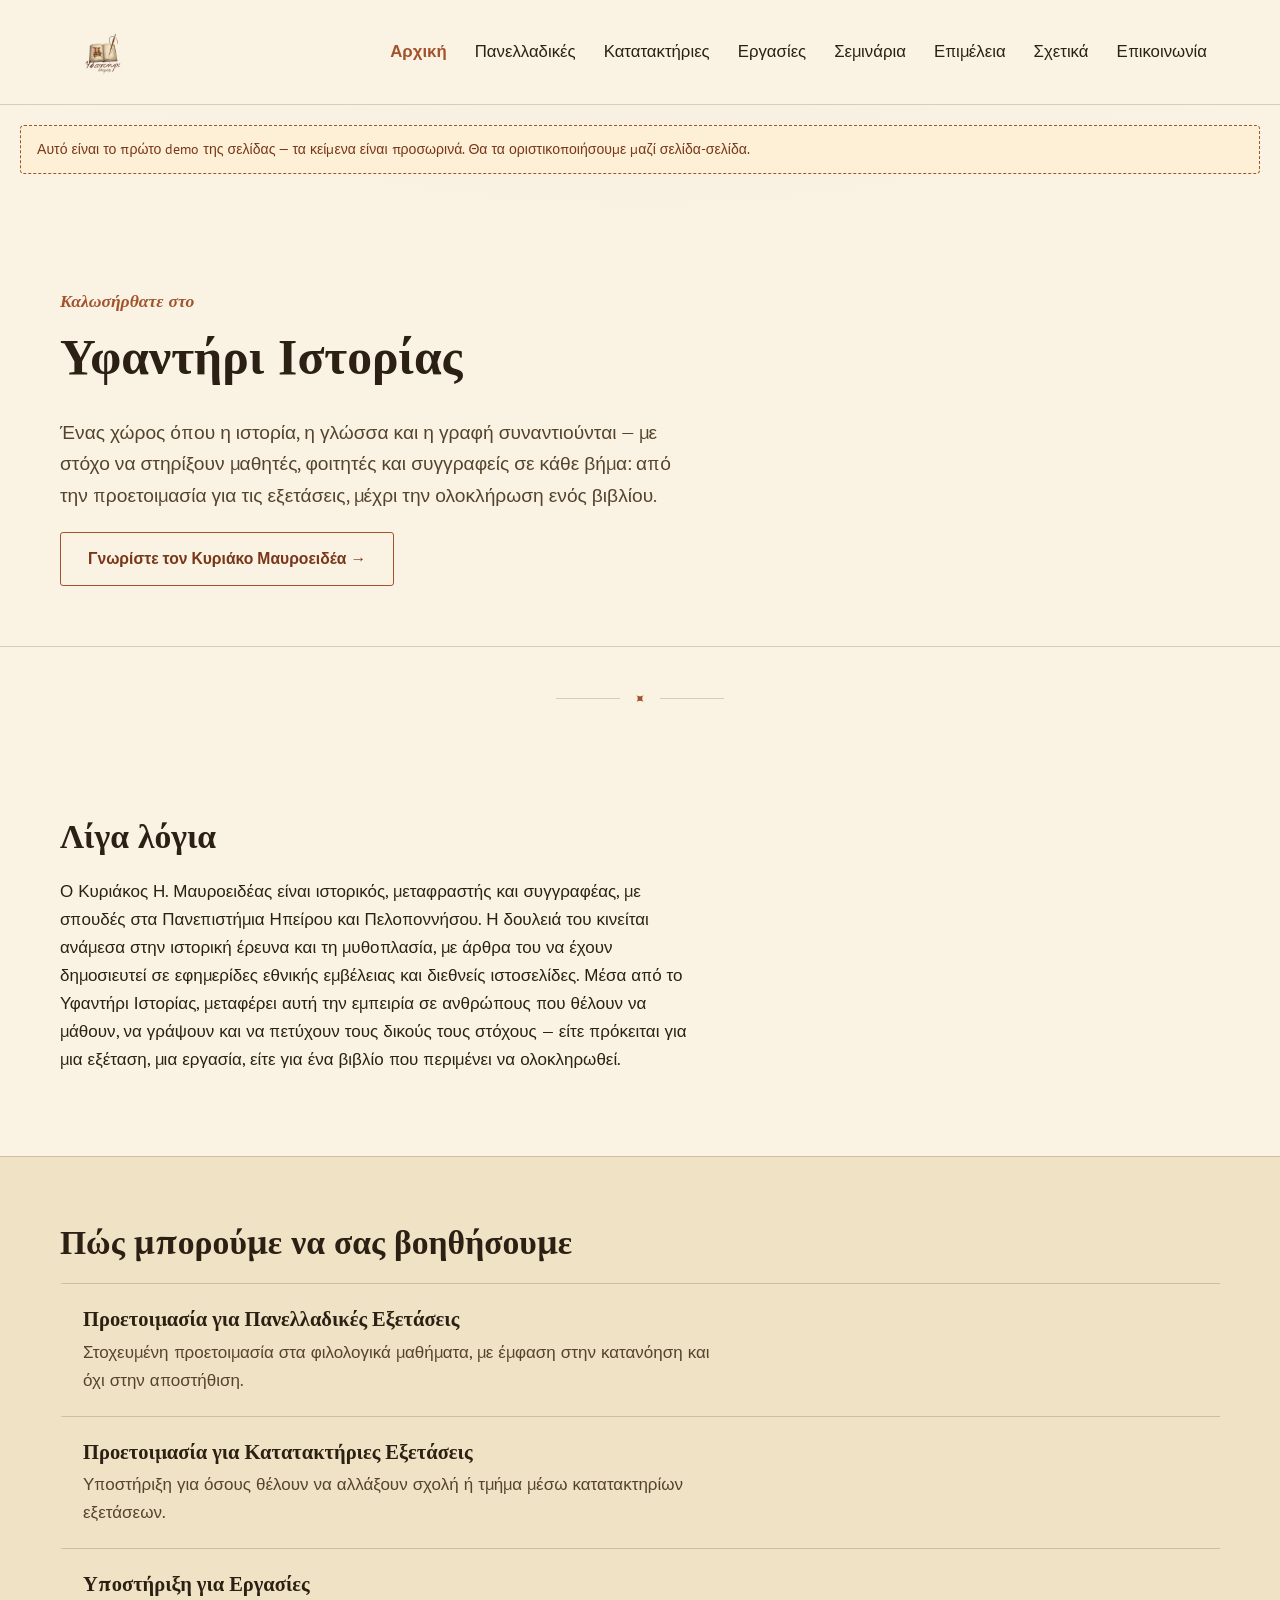
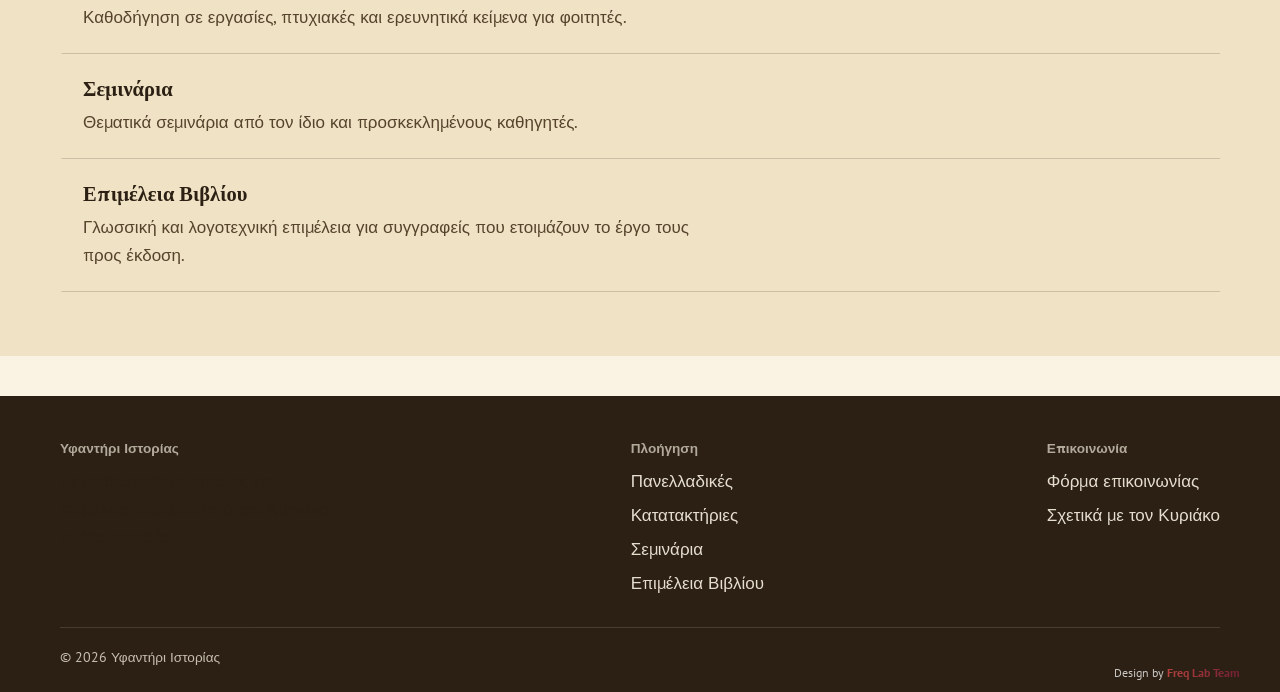
==== index.html @ e0ec8bea "Add files via upload" ====
<!DOCTYPE html>
<html lang="el">
<head>
<meta charset="UTF-8">
<meta name="viewport" content="width=device-width, initial-scale=1.0">
<title>Υφαντήρι Ιστορίας — Κυριάκος Μαυροειδέας</title>
<meta name="description" content="Εκπαιδευτικές υπηρεσίες και επιμέλεια κειμένου από τον ιστορικό και συγγραφέα Κυριάκο Η. Μαυροειδέα: προετοιμασία πανελλαδικών, κατατακτηρίων, υποστήριξη εργασιών, σεμινάρια και επιμέλεια βιβλίου.">
<link rel="preconnect" href="https://fonts.googleapis.com">
<link href="https://fonts.googleapis.com/css2?family=PT+Serif:ital,wght@0,400;0,700;1,400&family=PT+Sans:wght@400;500;700&display=swap" rel="stylesheet">
<link rel="stylesheet" href="css/style.css">
</head>
<body>

<div id="nav-placeholder"></div>

<div class="demo-note container" style="margin-top:20px;">
  Αυτό είναι το πρώτο demo της σελίδας — τα κείμενα είναι προσωρινά. Θα τα οριστικοποιήσουμε μαζί σελίδα-σελίδα.
</div>

<section class="hero">
  <div class="container">
    <p class="eyebrow">Καλωσήρθατε στο</p>
    <h1>Υφαντήρι Ιστορίας</h1>
    <p class="lede">
      Ένας χώρος όπου η ιστορία, η γλώσσα και η γραφή συναντιούνται —
      με στόχο να στηρίξουν μαθητές, φοιτητές και συγγραφείς σε κάθε βήμα:
      από την προετοιμασία για τις εξετάσεις, μέχρι την ολοκλήρωση ενός βιβλίου.
    </p>
    <a href="sxetika.html" class="btn-outline">Γνωρίστε τον Κυριάκο Μαυροειδέα →</a>
  </div>
</section>

<div class="container"><div class="flourish" style="margin: 40px 0;"><span>✦</span></div></div>

<section>
  <div class="container">
    <h2>Λίγα λόγια</h2>
    <p>
      Ο Κυριάκος Η. Μαυροειδέας είναι ιστορικός, μεταφραστής και συγγραφέας,
      με σπουδές στα Πανεπιστήμια Ηπείρου και Πελοποννήσου. Η δουλειά του
      κινείται ανάμεσα στην ιστορική έρευνα και τη μυθοπλασία, με άρθρα του
      να έχουν δημοσιευτεί σε εφημερίδες εθνικής εμβέλειας και διεθνείς
      ιστοσελίδες. Μέσα από το Υφαντήρι Ιστορίας, μεταφέρει αυτή την εμπειρία
      σε ανθρώπους που θέλουν να μάθουν, να γράψουν και να πετύχουν τους
      δικούς τους στόχους — είτε πρόκειται για μια εξέταση, μια εργασία,
      είτε για ένα βιβλίο που περιμένει να ολοκληρωθεί.
    </p>
  </div>
</section>

<section class="band">
  <div class="container">
    <h2>Πώς μπορούμε να σας βοηθήσουμε</h2>
    <ul class="plain-list">
      <li>
        <h3><a href="panelladikes.html">Προετοιμασία για Πανελλαδικές Εξετάσεις</a></h3>
        <p>Στοχευμένη προετοιμασία στα φιλολογικά μαθήματα, με έμφαση στην κατανόηση και όχι στην αποστήθιση.</p>
      </li>
      <li>
        <h3><a href="katataktiries.html">Προετοιμασία για Κατατακτήριες Εξετάσεις</a></h3>
        <p>Υποστήριξη για όσους θέλουν να αλλάξουν σχολή ή τμήμα μέσω κατατακτηρίων εξετάσεων.</p>
      </li>
      <li>
        <h3><a href="ergasies.html">Υποστήριξη για Εργασίες</a></h3>
        <p>Καθοδήγηση σε εργασίες, πτυχιακές και ερευνητικά κείμενα για φοιτητές.</p>
      </li>
      <li>
        <h3><a href="seminaria.html">Σεμινάρια</a></h3>
        <p>Θεματικά σεμινάρια από τον ίδιο και προσκεκλημένους καθηγητές.</p>
      </li>
      <li>
        <h3><a href="epimeleia.html">Επιμέλεια Βιβλίου</a></h3>
        <p>Γλωσσική και λογοτεχνική επιμέλεια για συγγραφείς που ετοιμάζουν το έργο τους προς έκδοση.</p>
      </li>
    </ul>
  </div>
</section>

<div id="footer-placeholder"></div>

<script src="js/nav.js"></script>
<script src="js/footer.js"></script>
</body>
</html>
---- css/style.css ----
/* =========================================================
   ΥΦΑΝΤΗΡΙ ΙΣΤΟΡΙΑΣ — shared stylesheet (v2)
   Fonts: PT Serif + PT Sans — matched superfamily, full Greek
   glyph coverage (fixes inconsistent letterforms).
   ========================================================= */

:root {
  --paper: #FAF3E4;        /* lighter parchment background */
  --paper-deep: #F0E2C4;   /* secondary background / bands */
  --ink: #2B2013;          /* darker, higher-contrast text */
  --ink-soft: #55432C;     /* secondary text — still readable */
  --accent: #A2532B;       /* vivid warm rust/terracotta */
  --accent-deep: #7A3618;  /* hover / active states */
  --line: rgba(43, 32, 19, 0.18);

  --font-head: "PT Serif", Georgia, serif;
  --font-body: "PT Sans", -apple-system, "Segoe UI", sans-serif;

  --max-width: 1240px;
}

* { box-sizing: border-box; }
html { scroll-behavior: smooth; }

body {
  margin: 0;
  background: var(--paper);
  background-image: radial-gradient(ellipse 900px 500px at 50% -10%, rgba(162, 83, 43, 0.06), transparent);
  color: var(--ink);
  font-family: var(--font-body);
  font-size: 17px;
  line-height: 1.65;
  -webkit-font-smoothing: antialiased;
}

img { max-width: 100%; display: block; }

a { color: var(--accent); text-decoration: none; }
a:hover { color: var(--accent-deep); }

h1, h2, h3 {
  font-family: var(--font-head);
  font-weight: 700;
  color: var(--ink);
  line-height: 1.25;
  margin: 0 0 0.6em;
}
h1 { font-size: clamp(2.1rem, 4vw, 3.1rem); }
h2 { font-size: clamp(1.5rem, 3vw, 2.1rem); }
h3 { font-size: 1.28rem; }

p { margin: 0 0 1.1em; max-width: 70ch; color: var(--ink); }

.container {
  max-width: var(--max-width);
  margin: 0 auto;
  padding: 0 40px;
}
@media (max-width: 720px) {
  .container { padding: 0 22px; }
}

a:focus-visible, button:focus-visible {
  outline: 2px solid var(--accent);
  outline-offset: 3px;
}

/* ---------------- ORNAMENTAL DIVIDER ---------------- */

.flourish {
  display: flex;
  align-items: center;
  justify-content: center;
  gap: 14px;
  margin: 0;
  padding: 0;
  color: var(--accent);
}
.flourish::before, .flourish::after {
  content: "";
  height: 1px;
  width: 64px;
  background: var(--line);
}
.flourish span {
  font-size: 0.9rem;
  transform: rotate(45deg);
  display: inline-block;
}

/* ---------------- NAV ---------------- */

.site-header {
  background: var(--paper);
  border-bottom: 1px solid var(--line);
  position: sticky;
  top: 0;
  z-index: 100;
}

.nav-wrap {
  max-width: var(--max-width);
  margin: 0 auto;
  padding: 10px 40px;
  display: flex;
  align-items: center;
  justify-content: space-between;
  gap: 20px;
}

.nav-logo {
  display: flex;
  align-items: center;
  gap: 10px;
  flex-shrink: 0;
}
.nav-logo img {
  height: 84px;
  width: auto;
  mix-blend-mode: multiply; /* blends a white logo background into the parchment */
}

.nav-links {
  display: flex;
  align-items: center;
  gap: 2px;
  flex-wrap: nowrap;
  list-style: none;
  margin: 0;
  padding: 0;
}

.nav-links a {
  display: inline-block;
  white-space: nowrap;
  padding: 9px 13px;
  color: var(--ink);
  font-size: 1.05rem;
  font-weight: 500;
  border-radius: 3px;
  transition: color 0.15s ease, background 0.15s ease;
}
.nav-links a:hover { color: var(--accent-deep); background: var(--paper-deep); }
.nav-links a.active { color: var(--accent); font-weight: 700; }

.nav-toggle {
  display: none;
  background: none;
  border: 1px solid var(--line);
  border-radius: 4px;
  padding: 8px 10px;
  cursor: pointer;
  color: var(--ink);
  font-size: 1.1rem;
}

@media (max-width: 1100px) {
  .nav-toggle { display: block; }
  .nav-links {
    display: none;
    position: absolute;
    top: 100%;
    left: 0;
    right: 0;
    background: var(--paper);
    border-bottom: 1px solid var(--line);
    flex-direction: column;
    align-items: stretch;
    flex-wrap: wrap;
    padding: 8px 40px 16px;
  }
  .nav-links.open { display: flex; }
  .nav-links a { padding: 13px 8px; border-bottom: 1px solid var(--line); }
  .nav-logo img { height: 64px; }
}

/* ---------------- HERO ---------------- */

.hero { padding: 80px 0 60px; border-bottom: 1px solid var(--line); }
.hero .eyebrow {
  color: var(--accent);
  font-family: var(--font-head);
  font-style: italic;
  font-weight: 700;
  font-size: 1.1rem;
  margin-bottom: 0.5em;
}
.hero p.lede { font-size: 1.2rem; color: var(--ink-soft); max-width: 64ch; }

.page-hero { padding: 60px 0 44px; border-bottom: 1px solid var(--line); }
.page-hero .eyebrow {
  color: var(--accent);
  font-family: var(--font-head);
  font-style: italic;
  font-weight: 700;
  font-size: 1.05rem;
  margin-bottom: 0.4em;
}
.page-hero p.lede { font-size: 1.15rem; color: var(--ink-soft); max-width: 64ch; }

/* ---------------- SECTIONS ---------------- */

section { padding: 64px 0; }
section.band { background: var(--paper-deep); }
section + section { border-top: 1px solid var(--line); }

.rule { border: none; border-top: 1px solid var(--line); margin: 44px 0; }

/* drop cap for editorial feel on longer intro paragraphs */
.lead-para::first-letter {
  font-family: var(--font-head);
  font-weight: 700;
  font-size: 3.4em;
  float: left;
  line-height: 0.85;
  padding-right: 10px;
  padding-top: 4px;
  color: var(--accent);
}

/* ---------------- CARDS / LIST BLOCKS ---------------- */

.plain-list { list-style: none; margin: 0; padding: 0; }
.plain-list li {
  padding: 22px 0 22px 20px;
  border-top: 1px solid var(--line);
  border-left: 3px solid transparent;
  transition: border-color 0.15s ease, background 0.15s ease;
}
.plain-list li:last-child { border-bottom: 1px solid var(--line); }
.plain-list li:hover { border-left-color: var(--accent); background: rgba(162, 83, 43, 0.04); }
.plain-list h3 { margin-bottom: 0.3em; }
.plain-list h3 a { color: var(--ink); }
.plain-list h3 a:hover { color: var(--accent-deep); }
.plain-list p { margin-bottom: 0; color: var(--ink-soft); }

.two-col { display: grid; grid-template-columns: 1fr 1fr; gap: 56px; }
@media (max-width: 720px) { .two-col { grid-template-columns: 1fr; gap: 32px; } }

/* ---------------- BUTTONS ---------------- */

.btn {
  display: inline-block;
  padding: 14px 28px;
  background: var(--accent);
  color: var(--paper);
  border-radius: 3px;
  font-weight: 700;
  font-size: 0.98rem;
  border: none;
  cursor: pointer;
  transition: background 0.15s ease, transform 0.1s ease;
}
.btn:hover { background: var(--accent-deep); color: var(--paper); transform: translateY(-1px); }

.btn-outline {
  display: inline-block;
  padding: 13px 27px;
  background: transparent;
  color: var(--accent-deep);
  border: 1.5px solid var(--accent);
  border-radius: 3px;
  font-weight: 700;
  font-size: 0.98rem;
}
.btn-outline:hover { background: var(--accent); color: var(--paper); }

/* ---------------- FORM (contact) ---------------- */

.form-field { margin-bottom: 20px; }
.form-field label { display: block; margin-bottom: 6px; font-size: 0.9rem; color: var(--ink-soft); font-weight: 700; }
.form-field input, .form-field textarea {
  width: 100%;
  padding: 12px 14px;
  border: 1px solid var(--line);
  border-radius: 3px;
  background: var(--paper);
  color: var(--ink);
  font-family: var(--font-body);
  font-size: 1rem;
}
.form-field input:focus, .form-field textarea:focus { outline: none; border-color: var(--accent); }

/* ---------------- FOOTER ---------------- */

.site-footer { background: var(--ink); color: var(--paper); padding: 44px 0 24px; margin-top: 40px; position: relative; }
.site-footer a { color: var(--paper); opacity: 0.9; }
.site-footer a:hover { opacity: 1; }
.footer-grid { display: flex; flex-wrap: wrap; justify-content: space-between; gap: 24px; margin-bottom: 24px; }
.footer-grid h3 { font-family: var(--font-body); font-size: 0.85rem; color: var(--paper); opacity: 0.65; margin-bottom: 10px; font-weight: 700; }
.footer-nav { list-style: none; padding: 0; margin: 0; }
.footer-nav li { margin-bottom: 6px; }
.footer-bottom {
  border-top: 1px solid rgba(250, 243, 228, 0.18);
  padding-top: 18px;
  font-size: 0.85rem;
  opacity: 0.75;
  display: flex;
  justify-content: space-between;
  flex-wrap: wrap;
  gap: 8px;
}

.flt-signature {
  position: absolute;
  bottom: 10px;
  right: 40px;
  font-size: 12px;
  font-family: var(--font-body);
  color: #fff;
  opacity: 0.75;
  z-index: 2;
}
.flt-signature span {
  background: linear-gradient(90deg, #E14D4D, #8B1E3F);
  -webkit-background-clip: text;
  background-clip: text;
  color: transparent;
  font-weight: 700;
}

/* ---------------- PLACEHOLDER NOTE ---------------- */

.demo-note {
  background: #FDF0D6;
  border: 1px dashed var(--accent);
  color: var(--accent-deep);
  padding: 12px 16px;
  border-radius: 4px;
  font-size: 0.88rem;
  margin-bottom: 32px;
}
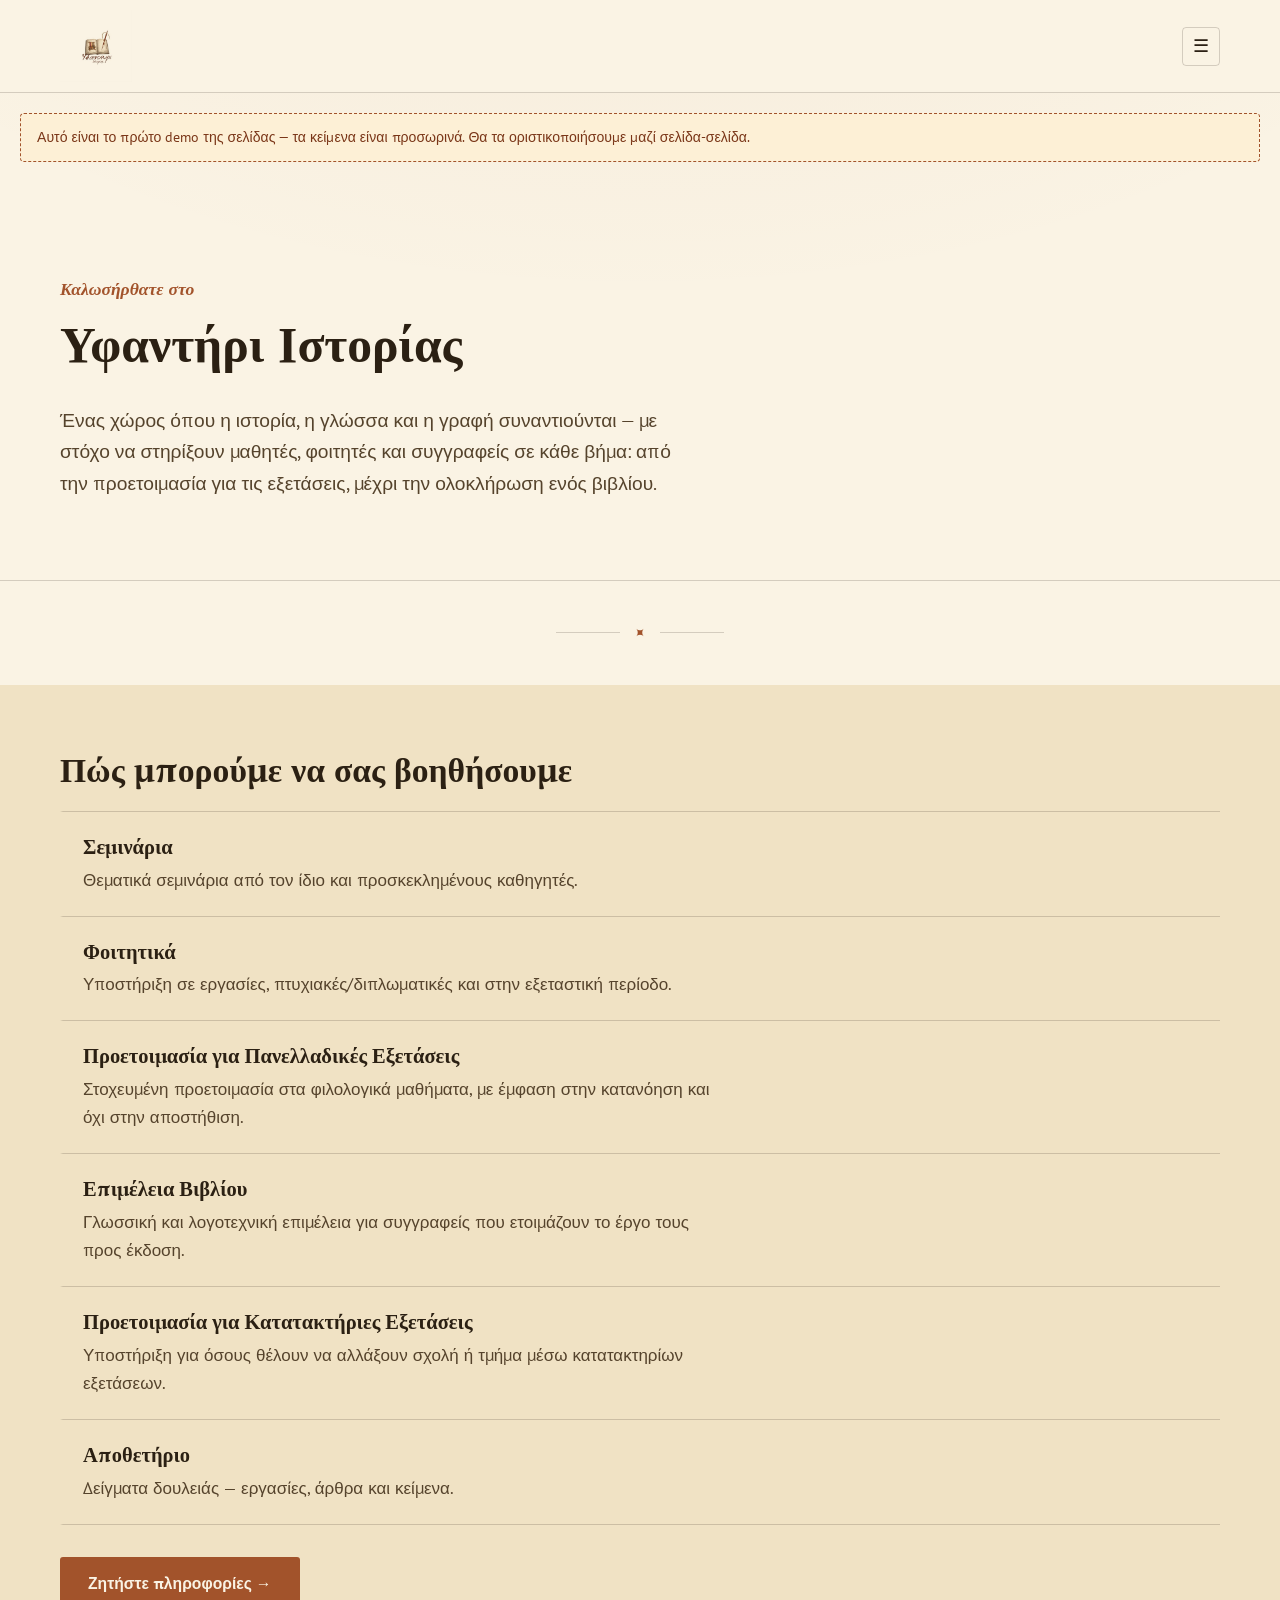
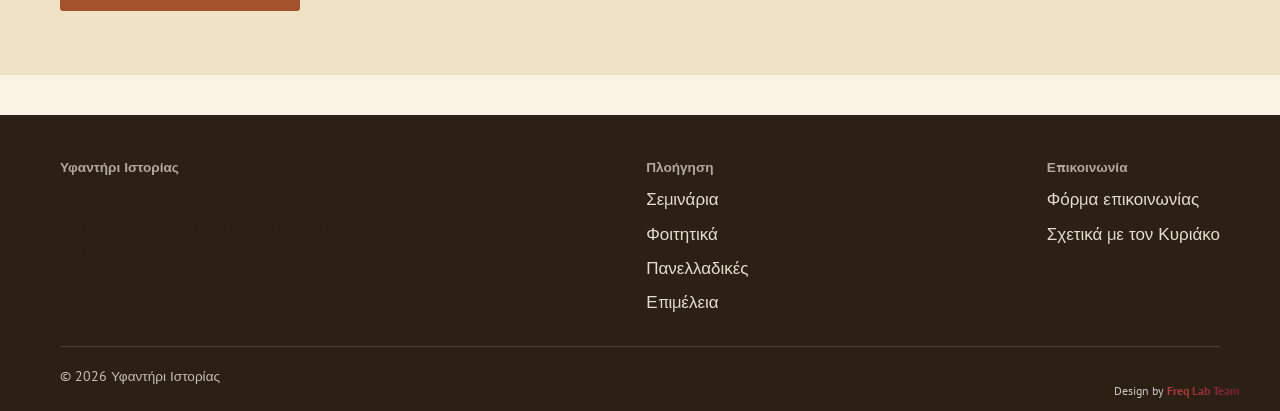
==== commit 94cfaf32: "Add files via upload" ====
--- a/index.html
+++ b/index.html
@@ -26,53 +26,43 @@
       με στόχο να στηρίξουν μαθητές, φοιτητές και συγγραφείς σε κάθε βήμα:
       από την προετοιμασία για τις εξετάσεις, μέχρι την ολοκλήρωση ενός βιβλίου.
     </p>
-    <a href="sxetika.html" class="btn-outline">Γνωρίστε τον Κυριάκο Μαυροειδέα →</a>
   </div>
 </section>
 
 <div class="container"><div class="flourish" style="margin: 40px 0;"><span>✦</span></div></div>
-
-<section>
-  <div class="container">
-    <h2>Λίγα λόγια</h2>
-    <p>
-      Ο Κυριάκος Η. Μαυροειδέας είναι ιστορικός, μεταφραστής και συγγραφέας,
-      με σπουδές στα Πανεπιστήμια Ηπείρου και Πελοποννήσου. Η δουλειά του
-      κινείται ανάμεσα στην ιστορική έρευνα και τη μυθοπλασία, με άρθρα του
-      να έχουν δημοσιευτεί σε εφημερίδες εθνικής εμβέλειας και διεθνείς
-      ιστοσελίδες. Μέσα από το Υφαντήρι Ιστορίας, μεταφέρει αυτή την εμπειρία
-      σε ανθρώπους που θέλουν να μάθουν, να γράψουν και να πετύχουν τους
-      δικούς τους στόχους — είτε πρόκειται για μια εξέταση, μια εργασία,
-      είτε για ένα βιβλίο που περιμένει να ολοκληρωθεί.
-    </p>
-  </div>
-</section>
 
 <section class="band">
   <div class="container">
     <h2>Πώς μπορούμε να σας βοηθήσουμε</h2>
     <ul class="plain-list">
       <li>
+        <h3><a href="seminaria.html">Σεμινάρια</a></h3>
+        <p>Θεματικά σεμινάρια από τον ίδιο και προσκεκλημένους καθηγητές.</p>
+      </li>
+      <li>
+        <h3><a href="foititika.html">Φοιτητικά</a></h3>
+        <p>Υποστήριξη σε εργασίες, πτυχιακές/διπλωματικές και στην εξεταστική περίοδο.</p>
+      </li>
+      <li>
         <h3><a href="panelladikes.html">Προετοιμασία για Πανελλαδικές Εξετάσεις</a></h3>
         <p>Στοχευμένη προετοιμασία στα φιλολογικά μαθήματα, με έμφαση στην κατανόηση και όχι στην αποστήθιση.</p>
+      </li>
+      <li>
+        <h3><a href="epimeleia.html">Επιμέλεια Βιβλίου</a></h3>
+        <p>Γλωσσική και λογοτεχνική επιμέλεια για συγγραφείς που ετοιμάζουν το έργο τους προς έκδοση.</p>
       </li>
       <li>
         <h3><a href="katataktiries.html">Προετοιμασία για Κατατακτήριες Εξετάσεις</a></h3>
         <p>Υποστήριξη για όσους θέλουν να αλλάξουν σχολή ή τμήμα μέσω κατατακτηρίων εξετάσεων.</p>
       </li>
       <li>
-        <h3><a href="ergasies.html">Υποστήριξη για Εργασίες</a></h3>
-        <p>Καθοδήγηση σε εργασίες, πτυχιακές και ερευνητικά κείμενα για φοιτητές.</p>
-      </li>
-      <li>
-        <h3><a href="seminaria.html">Σεμινάρια</a></h3>
-        <p>Θεματικά σεμινάρια από τον ίδιο και προσκεκλημένους καθηγητές.</p>
-      </li>
-      <li>
-        <h3><a href="epimeleia.html">Επιμέλεια Βιβλίου</a></h3>
-        <p>Γλωσσική και λογοτεχνική επιμέλεια για συγγραφείς που ετοιμάζουν το έργο τους προς έκδοση.</p>
+        <h3><a href="apothetirio.html">Αποθετήριο</a></h3>
+        <p>Δείγματα δουλειάς — εργασίες, άρθρα και κείμενα.</p>
       </li>
     </ul>
+    <div style="margin-top: 32px;">
+      <a href="epikoinonia.html" class="btn">Ζητήστε πληροφορίες →</a>
+    </div>
   </div>
 </section>
 
--- a/css/style.css
+++ b/css/style.css
@@ -115,7 +115,7 @@
   flex-shrink: 0;
 }
 .nav-logo img {
-  height: 84px;
+  height: 104px;
   width: auto;
   mix-blend-mode: multiply; /* blends a white logo background into the parchment */
 }
@@ -133,9 +133,9 @@
 .nav-links a {
   display: inline-block;
   white-space: nowrap;
-  padding: 9px 13px;
-  color: var(--ink);
-  font-size: 1.05rem;
+  padding: 9px 11px;
+  color: var(--ink);
+  font-size: 1.15rem;
   font-weight: 500;
   border-radius: 3px;
   transition: color 0.15s ease, background 0.15s ease;
@@ -154,7 +154,7 @@
   font-size: 1.1rem;
 }
 
-@media (max-width: 1100px) {
+@media (max-width: 1400px) {
   .nav-toggle { display: block; }
   .nav-links {
     display: none;
@@ -171,7 +171,7 @@
   }
   .nav-links.open { display: flex; }
   .nav-links a { padding: 13px 8px; border-bottom: 1px solid var(--line); }
-  .nav-logo img { height: 64px; }
+  .nav-logo img { height: 72px; }
 }
 
 /* ---------------- HERO ---------------- */
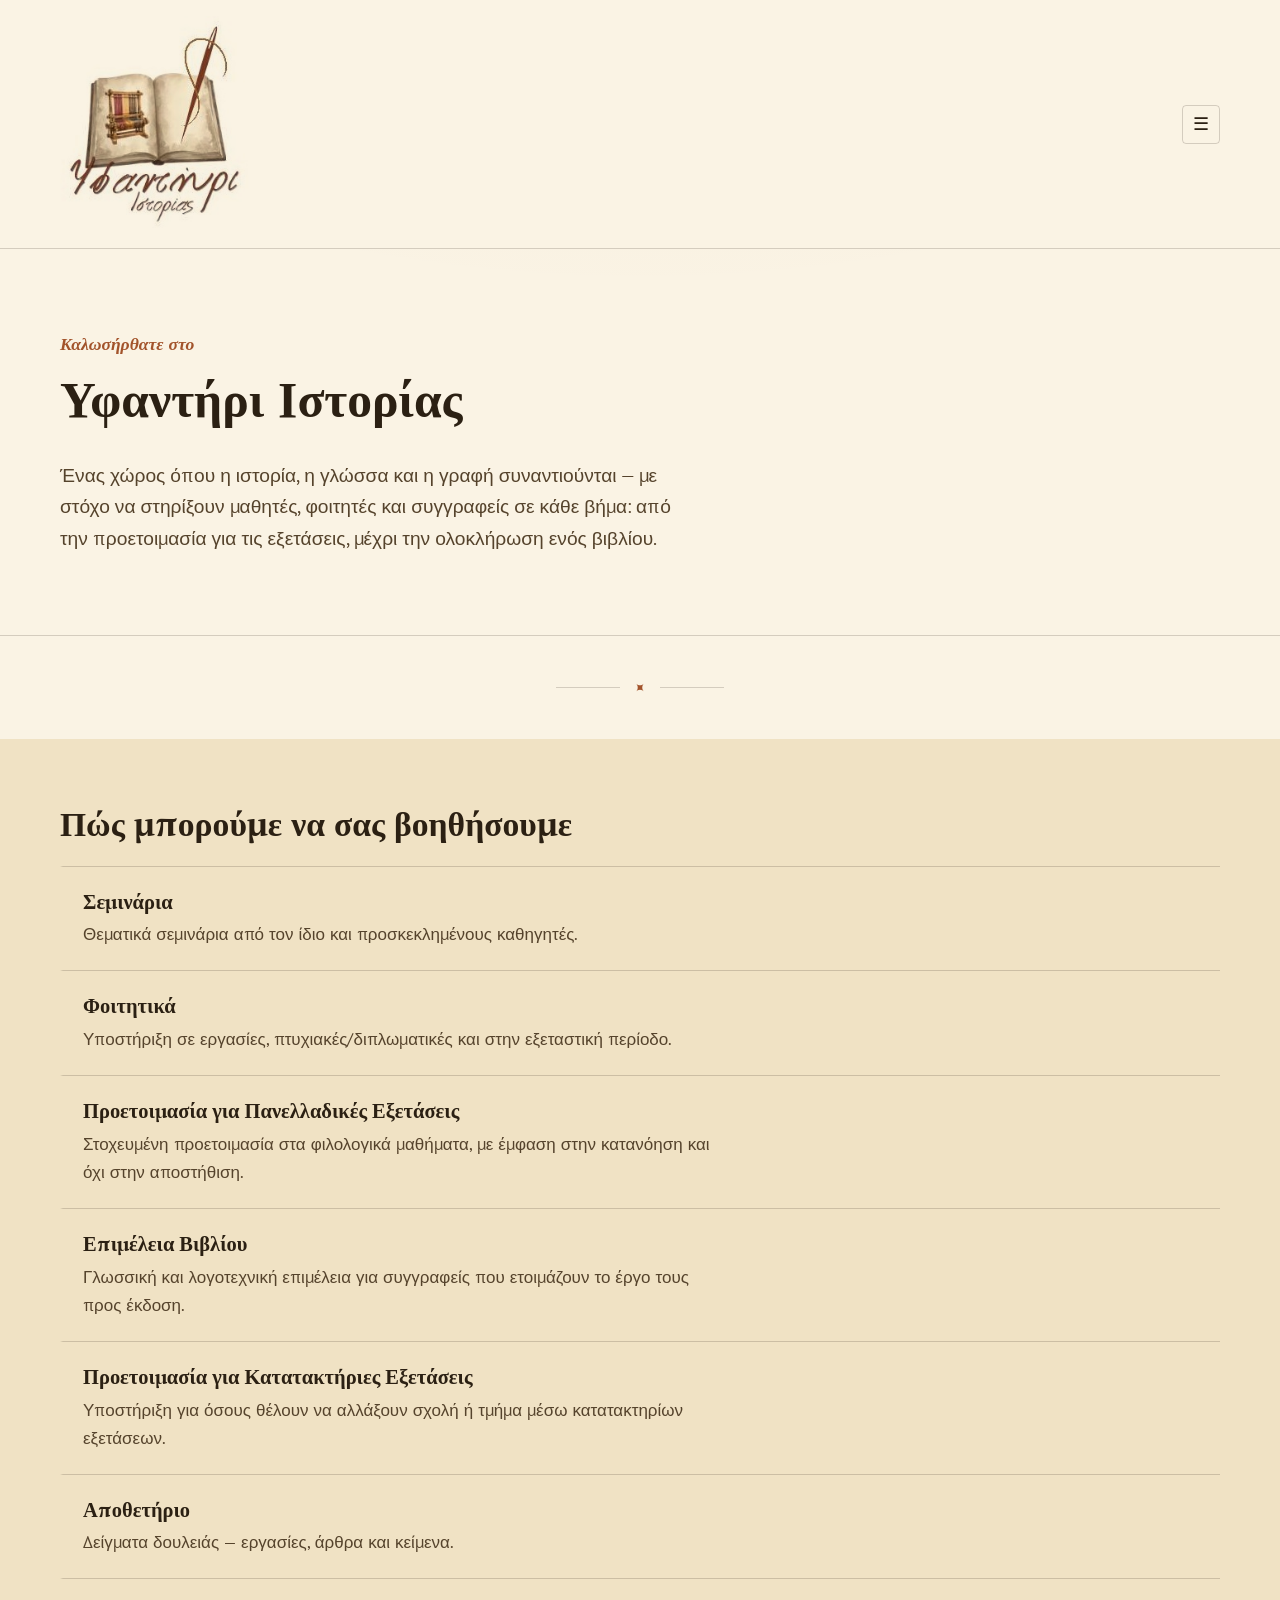
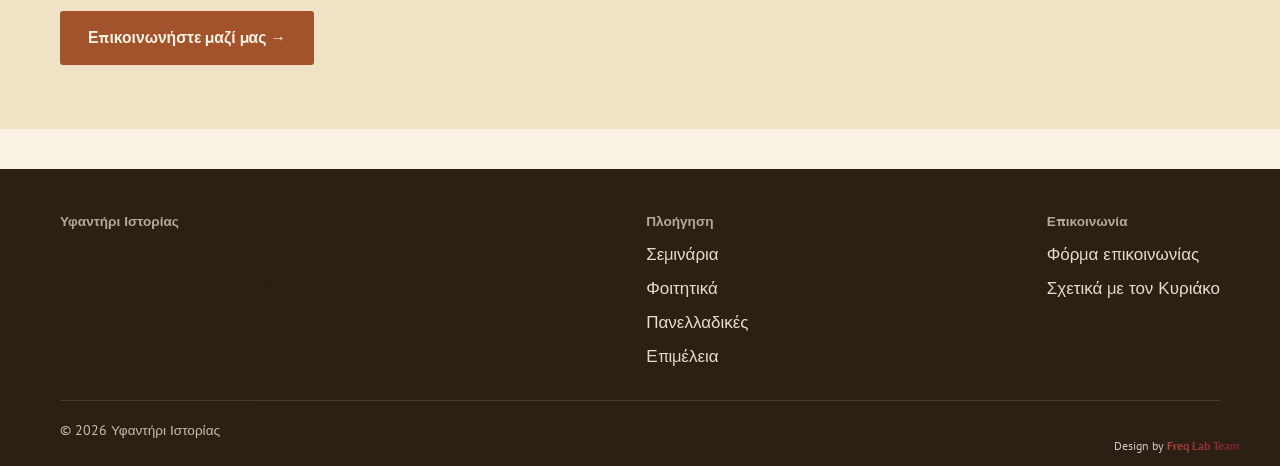
==== commit 6ae26674: "Remove demo notes, connect contact email" ====
--- a/index.html
+++ b/index.html
@@ -12,10 +12,6 @@
 <body>
 
 <div id="nav-placeholder"></div>
-
-<div class="demo-note container" style="margin-top:20px;">
-  Αυτό είναι το πρώτο demo της σελίδας — τα κείμενα είναι προσωρινά. Θα τα οριστικοποιήσουμε μαζί σελίδα-σελίδα.
-</div>
 
 <section class="hero">
   <div class="container">
@@ -61,7 +57,7 @@
       </li>
     </ul>
     <div style="margin-top: 32px;">
-      <a href="epikoinonia.html" class="btn">Ζητήστε πληροφορίες →</a>
+      <a href="epikoinonia.html" class="btn">Επικοινωνήστε μαζί μας →</a>
     </div>
   </div>
 </section>
--- a/css/style.css
+++ b/css/style.css
@@ -101,7 +101,7 @@
 .nav-wrap {
   max-width: var(--max-width);
   margin: 0 auto;
-  padding: 10px 40px;
+  padding: 16px 40px;
   display: flex;
   align-items: center;
   justify-content: space-between;
@@ -115,7 +115,7 @@
   flex-shrink: 0;
 }
 .nav-logo img {
-  height: 104px;
+  height: 312px;
   width: auto;
   mix-blend-mode: multiply; /* blends a white logo background into the parchment */
 }
@@ -171,7 +171,7 @@
   }
   .nav-links.open { display: flex; }
   .nav-links a { padding: 13px 8px; border-bottom: 1px solid var(--line); }
-  .nav-logo img { height: 72px; }
+  .nav-logo img { height: 216px; }
 }
 
 /* ---------------- HERO ---------------- */
@@ -236,6 +236,40 @@
 
 .two-col { display: grid; grid-template-columns: 1fr 1fr; gap: 56px; }
 @media (max-width: 720px) { .two-col { grid-template-columns: 1fr; gap: 32px; } }
+
+/* ---------------- BOOK GRID ---------------- */
+
+.book-grid {
+  display: grid;
+  grid-template-columns: repeat(3, 1fr);
+  gap: 40px;
+  list-style: none;
+  margin: 0;
+  padding: 0;
+}
+@media (max-width: 860px) {
+  .book-grid { grid-template-columns: 1fr; max-width: 360px; margin: 0 auto; gap: 40px; }
+}
+.book-cover {
+  aspect-ratio: 2 / 3;
+  background: var(--paper-deep);
+  border: 1px solid var(--line);
+  border-radius: 4px;
+  box-shadow: 0 10px 24px rgba(43, 32, 19, 0.14);
+  overflow: hidden;
+  margin-bottom: 18px;
+  display: flex;
+  align-items: center;
+  justify-content: center;
+  padding: 10px;
+}
+.book-cover img {
+  width: 100%;
+  height: 100%;
+  object-fit: contain;
+}
+.book-card h3 { margin-bottom: 0.3em; }
+.book-card p { color: var(--ink-soft); margin-bottom: 0; }
 
 /* ---------------- BUTTONS ---------------- */
 
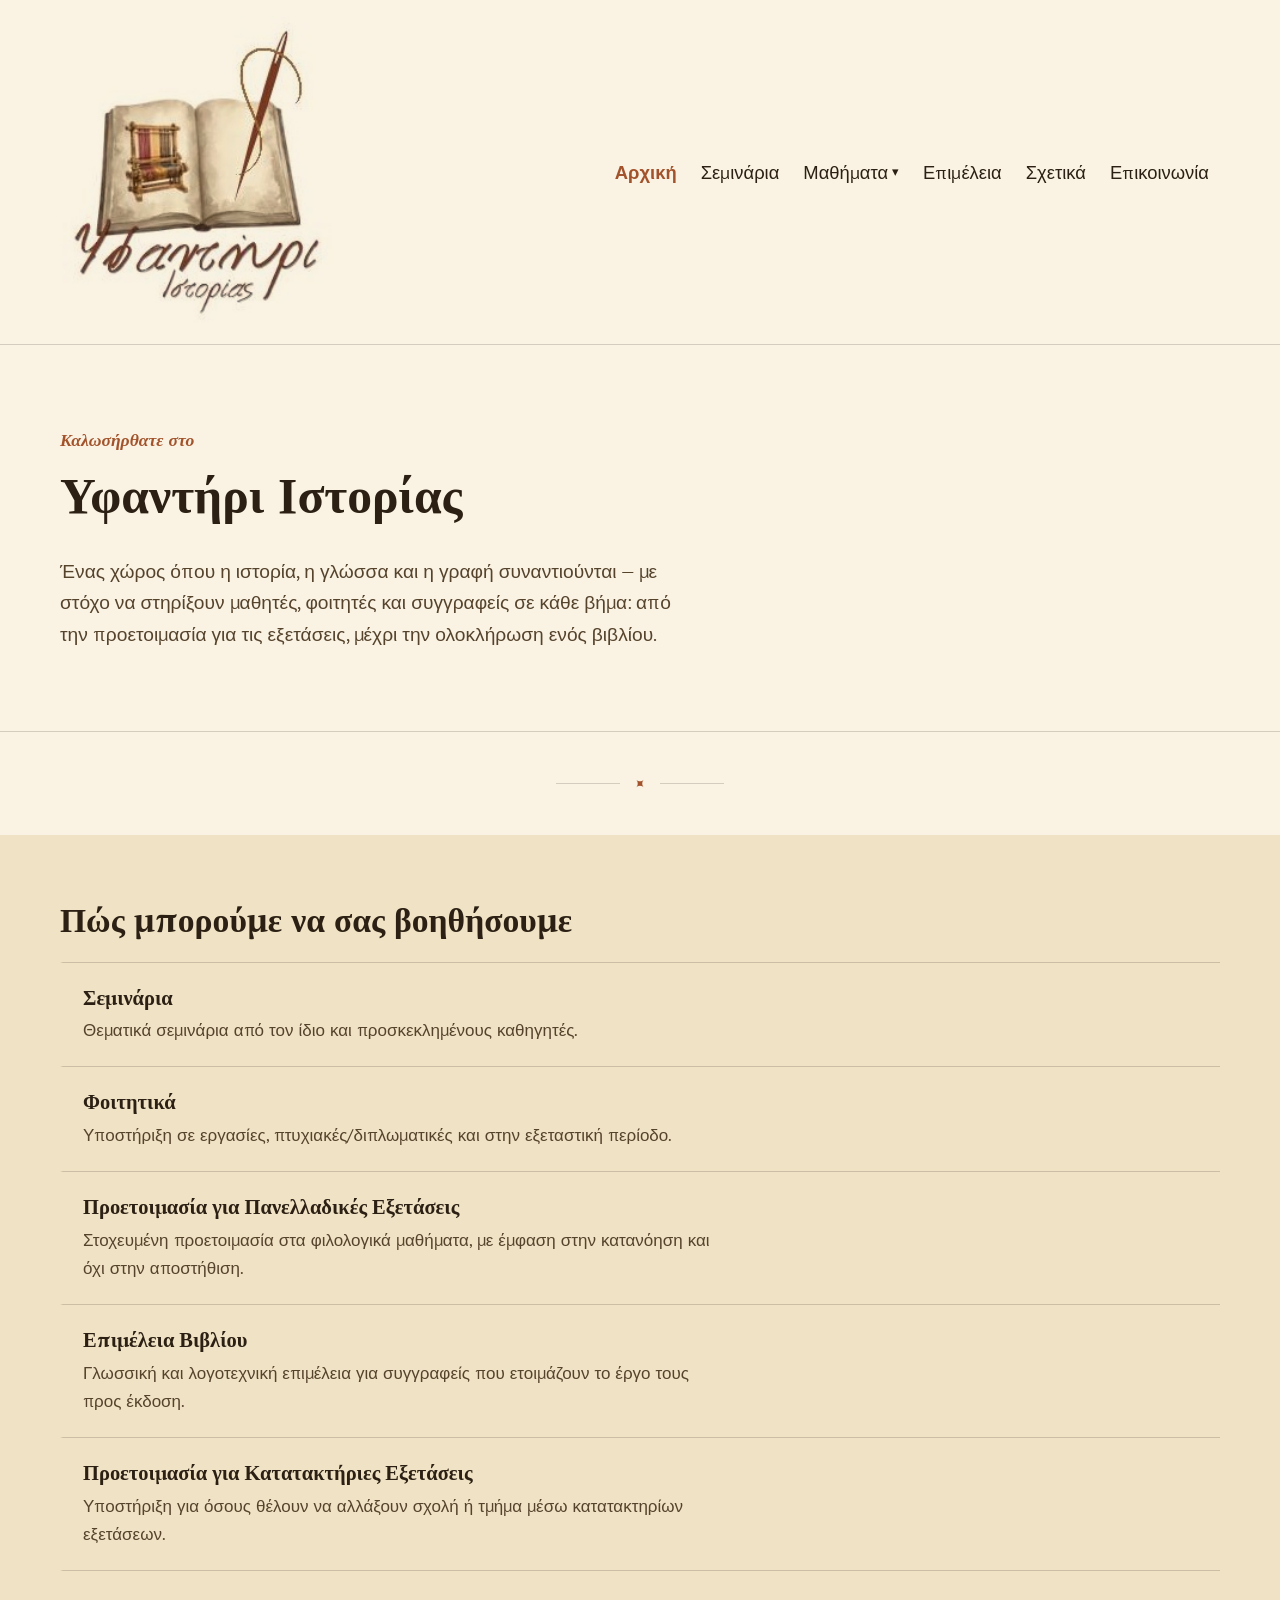
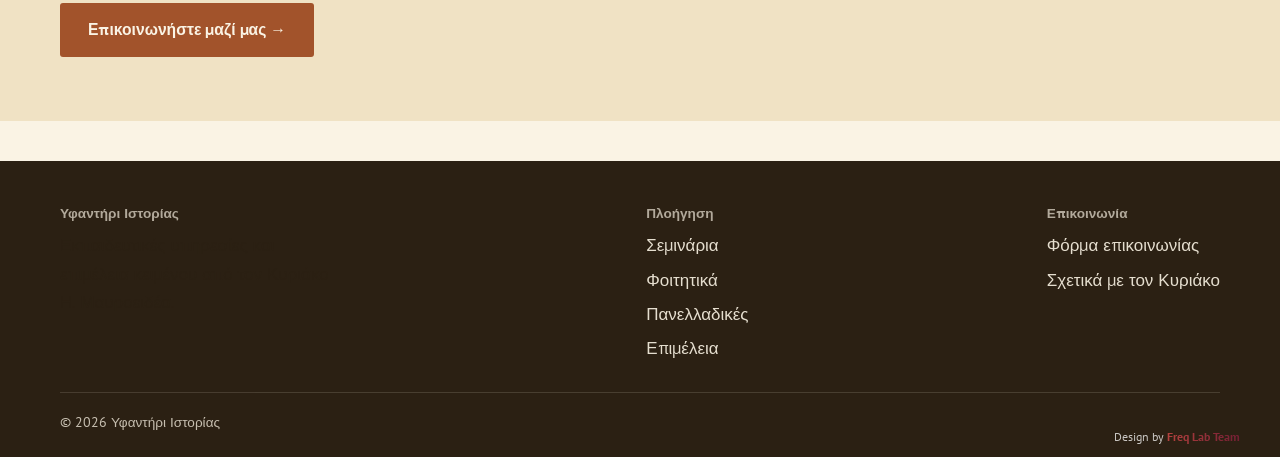
==== commit 6df7cfc2: "Add files via upload" ====
--- a/index.html
+++ b/index.html
@@ -51,10 +51,6 @@
         <h3><a href="katataktiries.html">Προετοιμασία για Κατατακτήριες Εξετάσεις</a></h3>
         <p>Υποστήριξη για όσους θέλουν να αλλάξουν σχολή ή τμήμα μέσω κατατακτηρίων εξετάσεων.</p>
       </li>
-      <li>
-        <h3><a href="apothetirio.html">Αποθετήριο</a></h3>
-        <p>Δείγματα δουλειάς — εργασίες, άρθρα και κείμενα.</p>
-      </li>
     </ul>
     <div style="margin-top: 32px;">
       <a href="epikoinonia.html" class="btn">Επικοινωνήστε μαζί μας →</a>
--- a/css/style.css
+++ b/css/style.css
@@ -99,6 +99,7 @@
 }
 
 .nav-wrap {
+  position: relative;
   max-width: var(--max-width);
   margin: 0 auto;
   padding: 16px 40px;
@@ -142,6 +143,59 @@
 }
 .nav-links a:hover { color: var(--accent-deep); background: var(--paper-deep); }
 .nav-links a.active { color: var(--accent); font-weight: 700; }
+
+/* ---------------- NAV DROPDOWN ("Μαθήματα") ---------------- */
+
+.nav-dropdown { position: relative; }
+
+.nav-dropdown-toggle {
+  display: inline-flex;
+  align-items: center;
+  gap: 4px;
+  white-space: nowrap;
+  padding: 9px 11px;
+  color: var(--ink);
+  font-family: var(--font-body);
+  font-size: 1.15rem;
+  font-weight: 500;
+  border: none;
+  background: none;
+  border-radius: 3px;
+  cursor: pointer;
+  transition: color 0.15s ease, background 0.15s ease;
+}
+.nav-dropdown-toggle:hover { color: var(--accent-deep); background: var(--paper-deep); }
+.nav-dropdown-toggle.active { color: var(--accent); font-weight: 700; }
+.nav-dropdown-caret { font-size: 0.7em; transition: transform 0.15s ease; }
+.nav-dropdown-toggle[aria-expanded="true"] .nav-dropdown-caret { transform: rotate(180deg); }
+
+.nav-dropdown-menu {
+  display: none;
+  position: absolute;
+  top: 100%;
+  left: 0;
+  min-width: 220px;
+  margin: 4px 0 0;
+  padding: 6px 0;
+  list-style: none;
+  background: var(--paper);
+  border: 1px solid var(--line);
+  border-radius: 4px;
+  box-shadow: 0 10px 24px rgba(43, 32, 19, 0.14);
+  z-index: 110;
+}
+.nav-dropdown-menu.open { display: flex; flex-direction: column; }
+.nav-dropdown-menu a {
+  display: block;
+  padding: 10px 16px;
+  color: var(--ink);
+  font-size: 1.05rem;
+  font-weight: 500;
+  white-space: nowrap;
+  border-radius: 0;
+}
+.nav-dropdown-menu a:hover { color: var(--accent-deep); background: var(--paper-deep); }
+.nav-dropdown-menu a.active { color: var(--accent); font-weight: 700; }
 
 .nav-toggle {
   display: none;
@@ -154,7 +208,7 @@
   font-size: 1.1rem;
 }
 
-@media (max-width: 1400px) {
+@media (max-width: 1150px) {
   .nav-toggle { display: block; }
   .nav-links {
     display: none;
@@ -172,6 +226,28 @@
   .nav-links.open { display: flex; }
   .nav-links a { padding: 13px 8px; border-bottom: 1px solid var(--line); }
   .nav-logo img { height: 216px; }
+
+  .nav-dropdown-toggle {
+    width: 100%;
+    justify-content: space-between;
+    padding: 13px 8px;
+    border-bottom: 1px solid var(--line);
+    border-radius: 0;
+    font-size: 1.15rem;
+  }
+  .nav-dropdown-menu {
+    position: static;
+    display: none;
+    width: 100%;
+    margin: 0;
+    padding: 0 0 0 16px;
+    border: none;
+    border-radius: 0;
+    box-shadow: none;
+    background: var(--paper-deep);
+  }
+  .nav-dropdown-menu.open { display: flex; }
+  .nav-dropdown-menu a { padding: 12px 8px; border-bottom: 1px solid var(--line); }
 }
 
 /* ---------------- HERO ---------------- */
